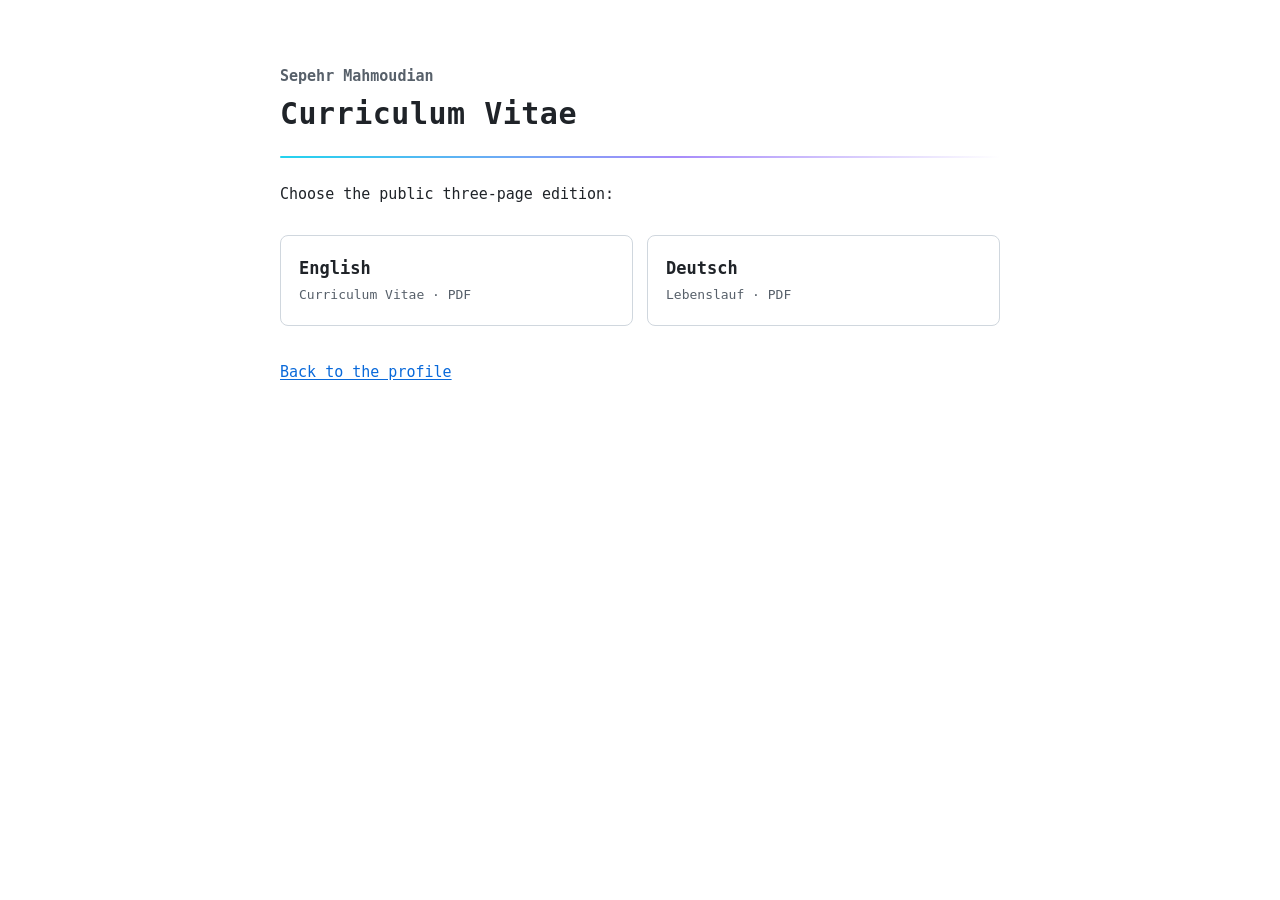
==== docs/cv/index.html @ b801b0bf "docs(cv): add bilingual phone-free CV editions" ====
<!DOCTYPE html>
<html lang="en">
<head>
<meta charset="utf-8">
<meta name="viewport" content="width=device-width, initial-scale=1">
<title>Curriculum Vitae — Sepehr Mahmoudian</title>
<meta name="description" content="Public English and German curriculum vitae editions for Sepehr Mahmoudian, AI/ML engineer in Berlin.">
<meta name="author" content="Sepehr Mahmoudian">
<meta name="robots" content="index, follow">
<link rel="canonical" href="https://sepahead.github.io/sepahead/cv/">
<link rel="icon" href="https://github.com/sepahead.png">
<link rel="alternate" hreflang="en" type="application/pdf" href="https://sepahead.github.io/sepahead/cv/Sepehr_Mahmoudian_CV_EN.pdf">
<link rel="alternate" hreflang="de" type="application/pdf" href="https://sepahead.github.io/sepahead/cv/Sepehr_Mahmoudian_CV_DE.pdf">
<style>
  :root { color-scheme: dark light; }
  * { box-sizing: border-box; }
  body {
    margin: 0;
    padding: 64px 22px 96px;
    background: #0d1117;
    color: #c9d1d9;
    font: 15px/1.65 ui-monospace, SFMono-Regular, Menlo, Consolas, monospace;
    -webkit-font-smoothing: antialiased;
  }
  main { max-width: 720px; margin: 0 auto; }
  h1 { margin: 0 0 4px; font-size: 30px; letter-spacing: .5px; }
  .role { color: #a78bfa; font-weight: 600; }
  .accent {
    height: 2px;
    margin: 18px 0 24px;
    border-radius: 2px;
    background: linear-gradient(90deg, #22d3ee, #a78bfa 55%, rgba(167,139,250,0));
  }
  .choices { display: grid; grid-template-columns: repeat(2, minmax(0, 1fr)); gap: 14px; margin: 28px 0; }
  .choice {
    display: block;
    padding: 18px;
    border: 1px solid #30363d;
    border-radius: 8px;
    color: #22d3ee;
    text-decoration: none;
  }
  .choice:hover { border-color: #22d3ee; }
  .choice strong { display: block; color: #c9d1d9; font-size: 17px; }
  .choice span { color: #8b949e; font-size: 13px; }
  a { color: #22d3ee; text-underline-offset: .16em; }
  a:focus-visible { outline: 2px solid #fbbf24; outline-offset: 3px; border-radius: 3px; }
  .back { margin-top: 34px; }
  @media (max-width: 560px) { .choices { grid-template-columns: 1fr; } }
  @media (prefers-color-scheme: light) {
    body { background: #fff; color: #1f2328; }
    .role, .choice span { color: #57606a; }
    .choice { border-color: #d0d7de; color: #0969da; }
    .choice:hover { border-color: #0969da; }
    .choice strong { color: #1f2328; }
    a { color: #0969da; }
    a:focus-visible { outline-color: #8250df; }
  }
</style>
</head>
<body>
<main>
  <div class="role">Sepehr Mahmoudian</div>
  <h1>Curriculum Vitae</h1>
  <div class="accent" aria-hidden="true"></div>
  <p>Choose the public three-page edition:</p>
  <div class="choices">
    <a class="choice" href="Sepehr_Mahmoudian_CV_EN.pdf" type="application/pdf">
      <strong>English</strong>
      <span>Curriculum Vitae · PDF</span>
    </a>
    <a class="choice" href="Sepehr_Mahmoudian_CV_DE.pdf" type="application/pdf" lang="de">
      <strong>Deutsch</strong>
      <span>Lebenslauf · PDF</span>
    </a>
  </div>
  <p class="back"><a href="../">Back to the profile</a></p>
</main>
</body>
</html>
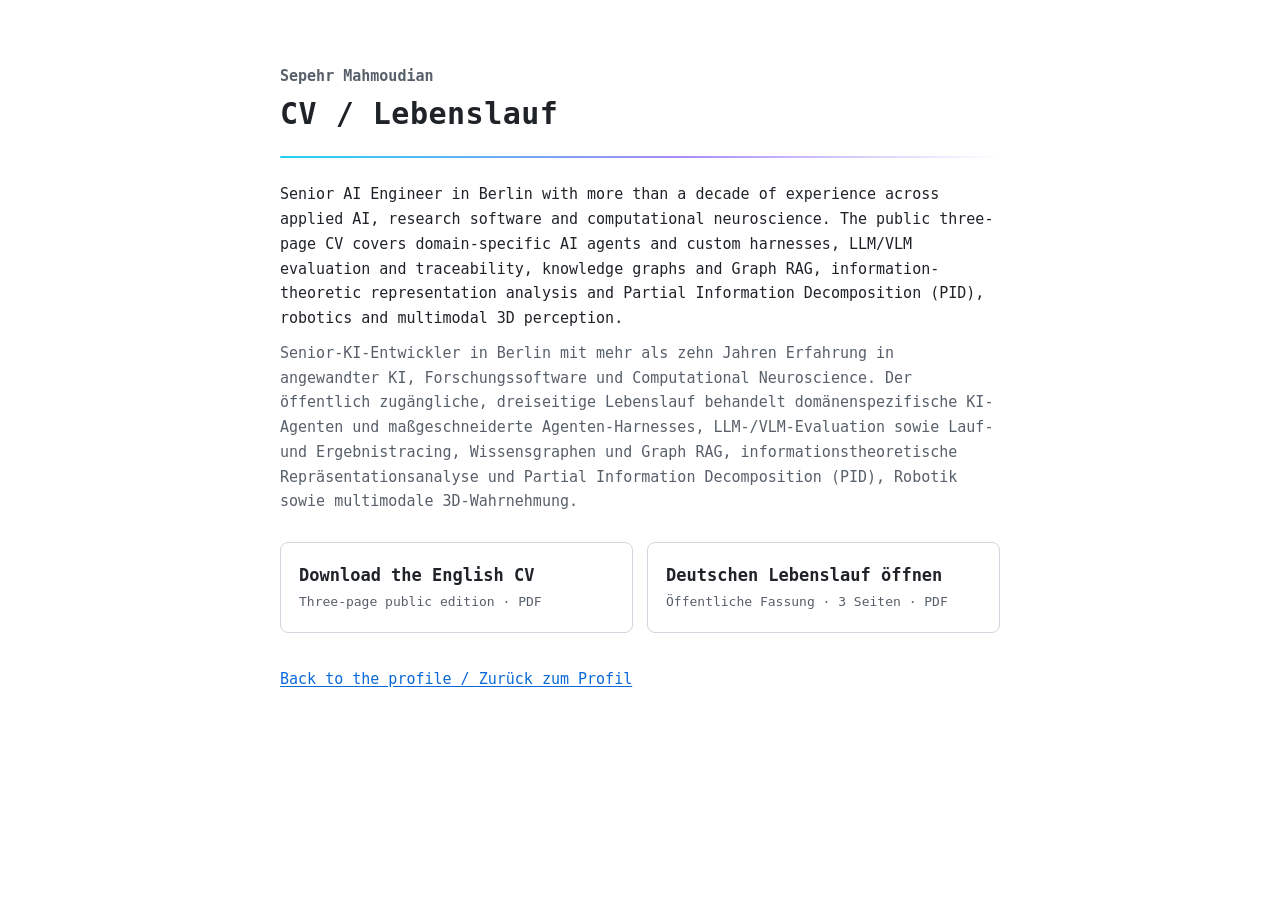
==== commit 5877e1b1: "chore(profile): finish chart accessibility cleanup" ====
--- a/docs/cv/index.html
+++ b/docs/cv/index.html
@@ -3,14 +3,78 @@
 <head>
 <meta charset="utf-8">
 <meta name="viewport" content="width=device-width, initial-scale=1">
-<title>Curriculum Vitae — Sepehr Mahmoudian</title>
-<meta name="description" content="Public English and German curriculum vitae editions for Sepehr Mahmoudian, AI/ML engineer in Berlin.">
+<title>Sepehr Mahmoudian CV / Lebenslauf — Senior AI Engineer, Berlin</title>
+<meta name="description" content="Download Sepehr Mahmoudian's English CV or German Lebenslauf: domain-specific AI agent harnesses, LLM/VLM evaluation and research software.">
 <meta name="author" content="Sepehr Mahmoudian">
-<meta name="robots" content="index, follow">
+<meta name="robots" content="index, follow, max-snippet:-1, max-image-preview:large, max-video-preview:-1">
 <link rel="canonical" href="https://sepahead.github.io/sepahead/cv/">
 <link rel="icon" href="https://github.com/sepahead.png">
-<link rel="alternate" hreflang="en" type="application/pdf" href="https://sepahead.github.io/sepahead/cv/Sepehr_Mahmoudian_CV_EN.pdf">
-<link rel="alternate" hreflang="de" type="application/pdf" href="https://sepahead.github.io/sepahead/cv/Sepehr_Mahmoudian_CV_DE.pdf">
+<link rel="sitemap" type="application/xml" href="https://sepahead.github.io/sepahead/sitemap.xml">
+
+<!-- Open Graph -->
+<meta property="og:type" content="website">
+<meta property="og:site_name" content="Sepehr Mahmoudian">
+<meta property="og:locale" content="en_US">
+<meta property="og:locale:alternate" content="de_DE">
+<meta property="og:title" content="Sepehr Mahmoudian CV / Lebenslauf — Senior AI Engineer, Berlin">
+<meta property="og:description" content="Public three-page CV editions covering domain-specific AI agent harnesses, LLM/VLM evaluation, computational neuroscience and multimodal 3D perception.">
+<meta property="og:url" content="https://sepahead.github.io/sepahead/cv/">
+<meta property="og:image" content="https://github.com/sepahead.png">
+<meta property="og:image:alt" content="GitHub avatar of Sepehr Mahmoudian (@sepahead)">
+
+<!-- Twitter -->
+<meta name="twitter:card" content="summary">
+<meta name="twitter:creator" content="@SepAhead">
+<meta name="twitter:title" content="Sepehr Mahmoudian CV / Lebenslauf — Senior AI Engineer, Berlin">
+<meta name="twitter:description" content="Public English CV and German Lebenslauf covering domain-specific AI agent harnesses, LLM/VLM evaluation and research software.">
+<meta name="twitter:image" content="https://github.com/sepahead.png">
+<meta name="twitter:image:alt" content="GitHub avatar of Sepehr Mahmoudian (@sepahead)">
+
+<script type="application/ld+json">
+{
+  "@context": "https://schema.org",
+  "@graph": [
+    {
+      "@type": "CollectionPage",
+      "@id": "https://sepahead.github.io/sepahead/cv/#cv-page",
+      "url": "https://sepahead.github.io/sepahead/cv/",
+      "name": "Sepehr Mahmoudian CV / Lebenslauf",
+      "description": "Public three-page English and German curriculum vitae editions covering domain-specific AI agents and custom harnesses, LLM/VLM evaluation and research software.",
+      "inLanguage": ["en", "de"],
+      "isPartOf": { "@id": "https://sepahead.github.io/sepahead/#website" },
+      "about": { "@id": "https://sepahead.github.io/sepahead/#person" },
+      "hasPart": [
+        { "@id": "https://sepahead.github.io/sepahead/cv/Sepehr_Mahmoudian_CV_EN.pdf#document" },
+        { "@id": "https://sepahead.github.io/sepahead/cv/Sepehr_Mahmoudian_CV_DE.pdf#document" }
+      ]
+    },
+    {
+      "@type": "DigitalDocument",
+      "@id": "https://sepahead.github.io/sepahead/cv/Sepehr_Mahmoudian_CV_EN.pdf#document",
+      "url": "https://sepahead.github.io/sepahead/cv/Sepehr_Mahmoudian_CV_EN.pdf",
+      "name": "Sepehr Mahmoudian — English Curriculum Vitae",
+      "description": "Public three-page English CV for Sepehr Mahmoudian, Senior AI Engineer in Berlin.",
+      "inLanguage": "en",
+      "encodingFormat": "application/pdf",
+      "author": { "@id": "https://sepahead.github.io/sepahead/#person" },
+      "about": { "@id": "https://sepahead.github.io/sepahead/#person" },
+      "isPartOf": { "@id": "https://sepahead.github.io/sepahead/cv/#cv-page" }
+    },
+    {
+      "@type": "DigitalDocument",
+      "@id": "https://sepahead.github.io/sepahead/cv/Sepehr_Mahmoudian_CV_DE.pdf#document",
+      "url": "https://sepahead.github.io/sepahead/cv/Sepehr_Mahmoudian_CV_DE.pdf",
+      "name": "Sepehr Mahmoudian — Deutscher Lebenslauf",
+      "description": "Öffentlicher dreiseitiger Lebenslauf von Sepehr Mahmoudian, Senior-KI-Entwickler in Berlin.",
+      "inLanguage": "de",
+      "encodingFormat": "application/pdf",
+      "author": { "@id": "https://sepahead.github.io/sepahead/#person" },
+      "about": { "@id": "https://sepahead.github.io/sepahead/#person" },
+      "isPartOf": { "@id": "https://sepahead.github.io/sepahead/cv/#cv-page" }
+    }
+  ]
+}
+</script>
 <style>
   :root { color-scheme: dark light; }
   * { box-sizing: border-box; }
@@ -31,6 +95,9 @@
     border-radius: 2px;
     background: linear-gradient(90deg, #22d3ee, #a78bfa 55%, rgba(167,139,250,0));
   }
+  .profile-copy { margin: 20px 0 0; }
+  .profile-copy p { margin: 10px 0; }
+  .profile-copy [lang="de"] { color: #a5adb7; }
   .choices { display: grid; grid-template-columns: repeat(2, minmax(0, 1fr)); gap: 14px; margin: 28px 0; }
   .choice {
     display: block;
@@ -49,7 +116,7 @@
   @media (max-width: 560px) { .choices { grid-template-columns: 1fr; } }
   @media (prefers-color-scheme: light) {
     body { background: #fff; color: #1f2328; }
-    .role, .choice span { color: #57606a; }
+    .role, .choice span, .profile-copy [lang="de"] { color: #57606a; }
     .choice { border-color: #d0d7de; color: #0969da; }
     .choice:hover { border-color: #0969da; }
     .choice strong { color: #1f2328; }
@@ -61,20 +128,23 @@
 <body>
 <main>
   <div class="role">Sepehr Mahmoudian</div>
-  <h1>Curriculum Vitae</h1>
+  <h1>CV / Lebenslauf</h1>
   <div class="accent" aria-hidden="true"></div>
-  <p>Choose the public three-page edition:</p>
+  <div class="profile-copy">
+    <p>Senior AI Engineer in Berlin with more than a decade of experience across applied AI, research software and computational neuroscience. The public three-page CV covers domain-specific AI agents and custom harnesses, LLM/VLM evaluation and traceability, knowledge graphs and Graph RAG, information-theoretic representation analysis and Partial Information Decomposition (PID), robotics and multimodal 3D perception.</p>
+    <p lang="de">Senior-KI-Entwickler in Berlin mit mehr als zehn Jahren Erfahrung in angewandter KI, Forschungssoftware und Computational Neuroscience. Der öffentlich zugängliche, dreiseitige Lebenslauf behandelt domänenspezifische KI-Agenten und maßgeschneiderte Agenten-Harnesses, LLM-/VLM-Evaluation sowie Lauf- und Ergebnistracing, Wissensgraphen und Graph RAG, informationstheoretische Repräsentationsanalyse und Partial Information Decomposition (PID), Robotik sowie multimodale 3D-Wahrnehmung.</p>
+  </div>
   <div class="choices">
-    <a class="choice" href="Sepehr_Mahmoudian_CV_EN.pdf" type="application/pdf">
-      <strong>English</strong>
-      <span>Curriculum Vitae · PDF</span>
+    <a class="choice" href="https://sepahead.github.io/sepahead/cv/Sepehr_Mahmoudian_CV_EN.pdf" type="application/pdf" hreflang="en" lang="en">
+      <strong>Download the English CV</strong>
+      <span>Three-page public edition · PDF</span>
     </a>
-    <a class="choice" href="Sepehr_Mahmoudian_CV_DE.pdf" type="application/pdf" lang="de">
-      <strong>Deutsch</strong>
-      <span>Lebenslauf · PDF</span>
+    <a class="choice" href="https://sepahead.github.io/sepahead/cv/Sepehr_Mahmoudian_CV_DE.pdf" type="application/pdf" hreflang="de" lang="de">
+      <strong>Deutschen Lebenslauf öffnen</strong>
+      <span>Öffentliche Fassung · 3 Seiten · PDF</span>
     </a>
   </div>
-  <p class="back"><a href="../">Back to the profile</a></p>
+  <p class="back"><a href="../">Back to the profile / Zurück zum Profil</a></p>
 </main>
 </body>
 </html>
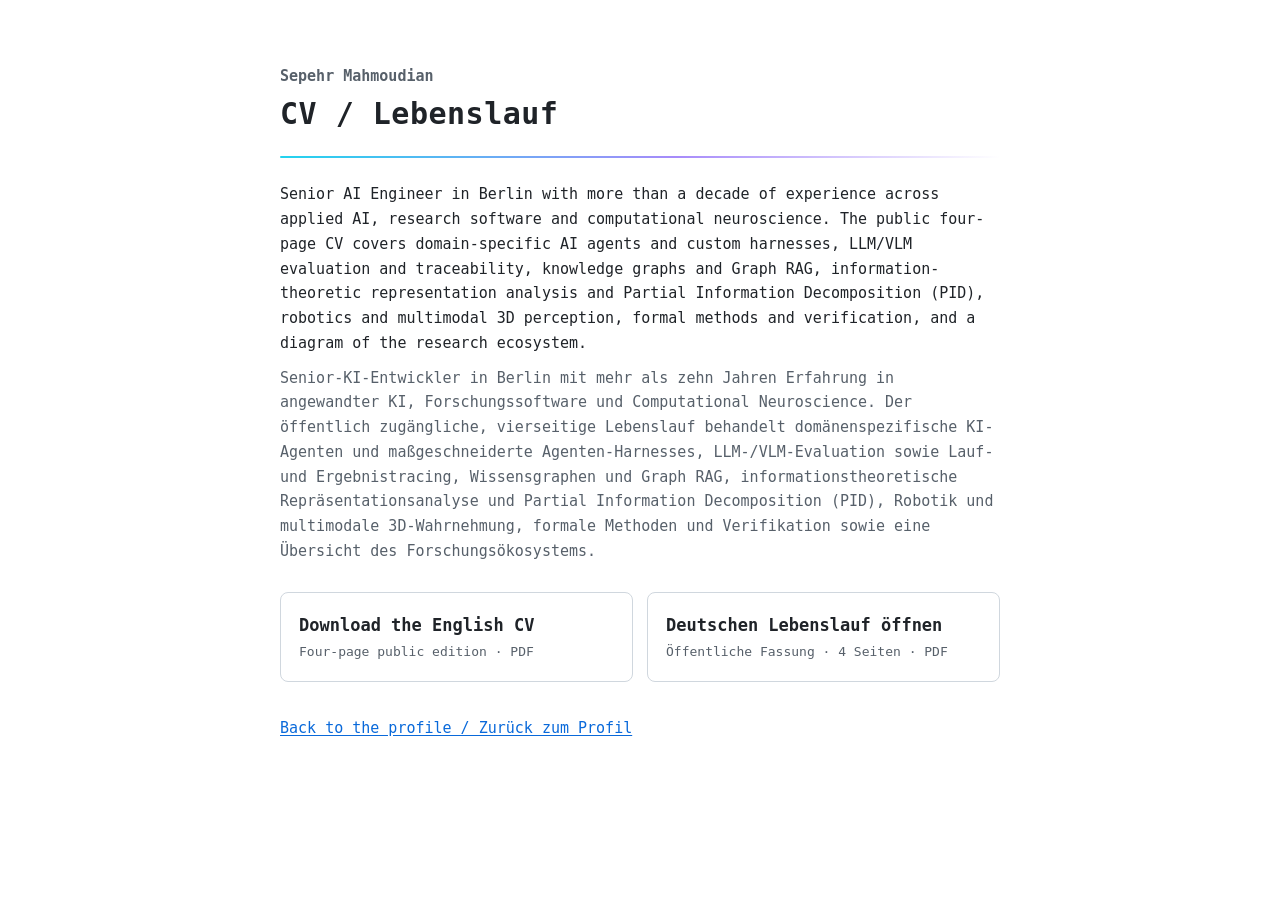
==== commit 03d10afe: "Describe four-page CV editions and research ecosystem" ====
--- a/docs/cv/index.html
+++ b/docs/cv/index.html
@@ -17,7 +17,7 @@
 <meta property="og:locale" content="en_US">
 <meta property="og:locale:alternate" content="de_DE">
 <meta property="og:title" content="Sepehr Mahmoudian CV / Lebenslauf — Senior AI Engineer, Berlin">
-<meta property="og:description" content="Public three-page CV editions covering domain-specific AI agent harnesses, LLM/VLM evaluation, computational neuroscience and multimodal 3D perception.">
+<meta property="og:description" content="Public four-page CV editions covering domain-specific AI agent harnesses, LLM/VLM evaluation, computational neuroscience and multimodal 3D perception.">
 <meta property="og:url" content="https://sepahead.github.io/sepahead/cv/">
 <meta property="og:image" content="https://github.com/sepahead.png">
 <meta property="og:image:alt" content="GitHub avatar of Sepehr Mahmoudian (@sepahead)">
@@ -39,7 +39,7 @@
       "@id": "https://sepahead.github.io/sepahead/cv/#cv-page",
       "url": "https://sepahead.github.io/sepahead/cv/",
       "name": "Sepehr Mahmoudian CV / Lebenslauf",
-      "description": "Public three-page English and German curriculum vitae editions covering domain-specific AI agents and custom harnesses, LLM/VLM evaluation and research software.",
+      "description": "Public four-page English and German curriculum vitae editions covering domain-specific AI agents and custom harnesses, LLM/VLM evaluation and research software.",
       "inLanguage": ["en", "de"],
       "isPartOf": { "@id": "https://sepahead.github.io/sepahead/#website" },
       "about": { "@id": "https://sepahead.github.io/sepahead/#person" },
@@ -53,7 +53,7 @@
       "@id": "https://sepahead.github.io/sepahead/cv/Sepehr_Mahmoudian_CV_EN.pdf#document",
       "url": "https://sepahead.github.io/sepahead/cv/Sepehr_Mahmoudian_CV_EN.pdf",
       "name": "Sepehr Mahmoudian — English Curriculum Vitae",
-      "description": "Public three-page English CV for Sepehr Mahmoudian, Senior AI Engineer in Berlin.",
+      "description": "Public four-page English CV for Sepehr Mahmoudian, Senior AI Engineer in Berlin.",
       "inLanguage": "en",
       "encodingFormat": "application/pdf",
       "author": { "@id": "https://sepahead.github.io/sepahead/#person" },
@@ -65,7 +65,7 @@
       "@id": "https://sepahead.github.io/sepahead/cv/Sepehr_Mahmoudian_CV_DE.pdf#document",
       "url": "https://sepahead.github.io/sepahead/cv/Sepehr_Mahmoudian_CV_DE.pdf",
       "name": "Sepehr Mahmoudian — Deutscher Lebenslauf",
-      "description": "Öffentlicher dreiseitiger Lebenslauf von Sepehr Mahmoudian, Senior-KI-Entwickler in Berlin.",
+      "description": "Öffentlicher vierseitiger Lebenslauf von Sepehr Mahmoudian, Senior-KI-Entwickler in Berlin.",
       "inLanguage": "de",
       "encodingFormat": "application/pdf",
       "author": { "@id": "https://sepahead.github.io/sepahead/#person" },
@@ -131,17 +131,17 @@
   <h1>CV / Lebenslauf</h1>
   <div class="accent" aria-hidden="true"></div>
   <div class="profile-copy">
-    <p>Senior AI Engineer in Berlin with more than a decade of experience across applied AI, research software and computational neuroscience. The public three-page CV covers domain-specific AI agents and custom harnesses, LLM/VLM evaluation and traceability, knowledge graphs and Graph RAG, information-theoretic representation analysis and Partial Information Decomposition (PID), robotics and multimodal 3D perception.</p>
-    <p lang="de">Senior-KI-Entwickler in Berlin mit mehr als zehn Jahren Erfahrung in angewandter KI, Forschungssoftware und Computational Neuroscience. Der öffentlich zugängliche, dreiseitige Lebenslauf behandelt domänenspezifische KI-Agenten und maßgeschneiderte Agenten-Harnesses, LLM-/VLM-Evaluation sowie Lauf- und Ergebnistracing, Wissensgraphen und Graph RAG, informationstheoretische Repräsentationsanalyse und Partial Information Decomposition (PID), Robotik sowie multimodale 3D-Wahrnehmung.</p>
+    <p>Senior AI Engineer in Berlin with more than a decade of experience across applied AI, research software and computational neuroscience. The public four-page CV covers domain-specific AI agents and custom harnesses, LLM/VLM evaluation and traceability, knowledge graphs and Graph RAG, information-theoretic representation analysis and Partial Information Decomposition (PID), robotics and multimodal 3D perception, formal methods and verification, and a diagram of the research ecosystem.</p>
+    <p lang="de">Senior-KI-Entwickler in Berlin mit mehr als zehn Jahren Erfahrung in angewandter KI, Forschungssoftware und Computational Neuroscience. Der öffentlich zugängliche, vierseitige Lebenslauf behandelt domänenspezifische KI-Agenten und maßgeschneiderte Agenten-Harnesses, LLM-/VLM-Evaluation sowie Lauf- und Ergebnistracing, Wissensgraphen und Graph RAG, informationstheoretische Repräsentationsanalyse und Partial Information Decomposition (PID), Robotik und multimodale 3D-Wahrnehmung, formale Methoden und Verifikation sowie eine Übersicht des Forschungsökosystems.</p>
   </div>
   <div class="choices">
     <a class="choice" href="https://sepahead.github.io/sepahead/cv/Sepehr_Mahmoudian_CV_EN.pdf" type="application/pdf" hreflang="en" lang="en">
       <strong>Download the English CV</strong>
-      <span>Three-page public edition · PDF</span>
+      <span>Four-page public edition · PDF</span>
     </a>
     <a class="choice" href="https://sepahead.github.io/sepahead/cv/Sepehr_Mahmoudian_CV_DE.pdf" type="application/pdf" hreflang="de" lang="de">
       <strong>Deutschen Lebenslauf öffnen</strong>
-      <span>Öffentliche Fassung · 3 Seiten · PDF</span>
+      <span>Öffentliche Fassung · 4 Seiten · PDF</span>
     </a>
   </div>
   <p class="back"><a href="../">Back to the profile / Zurück zum Profil</a></p>
